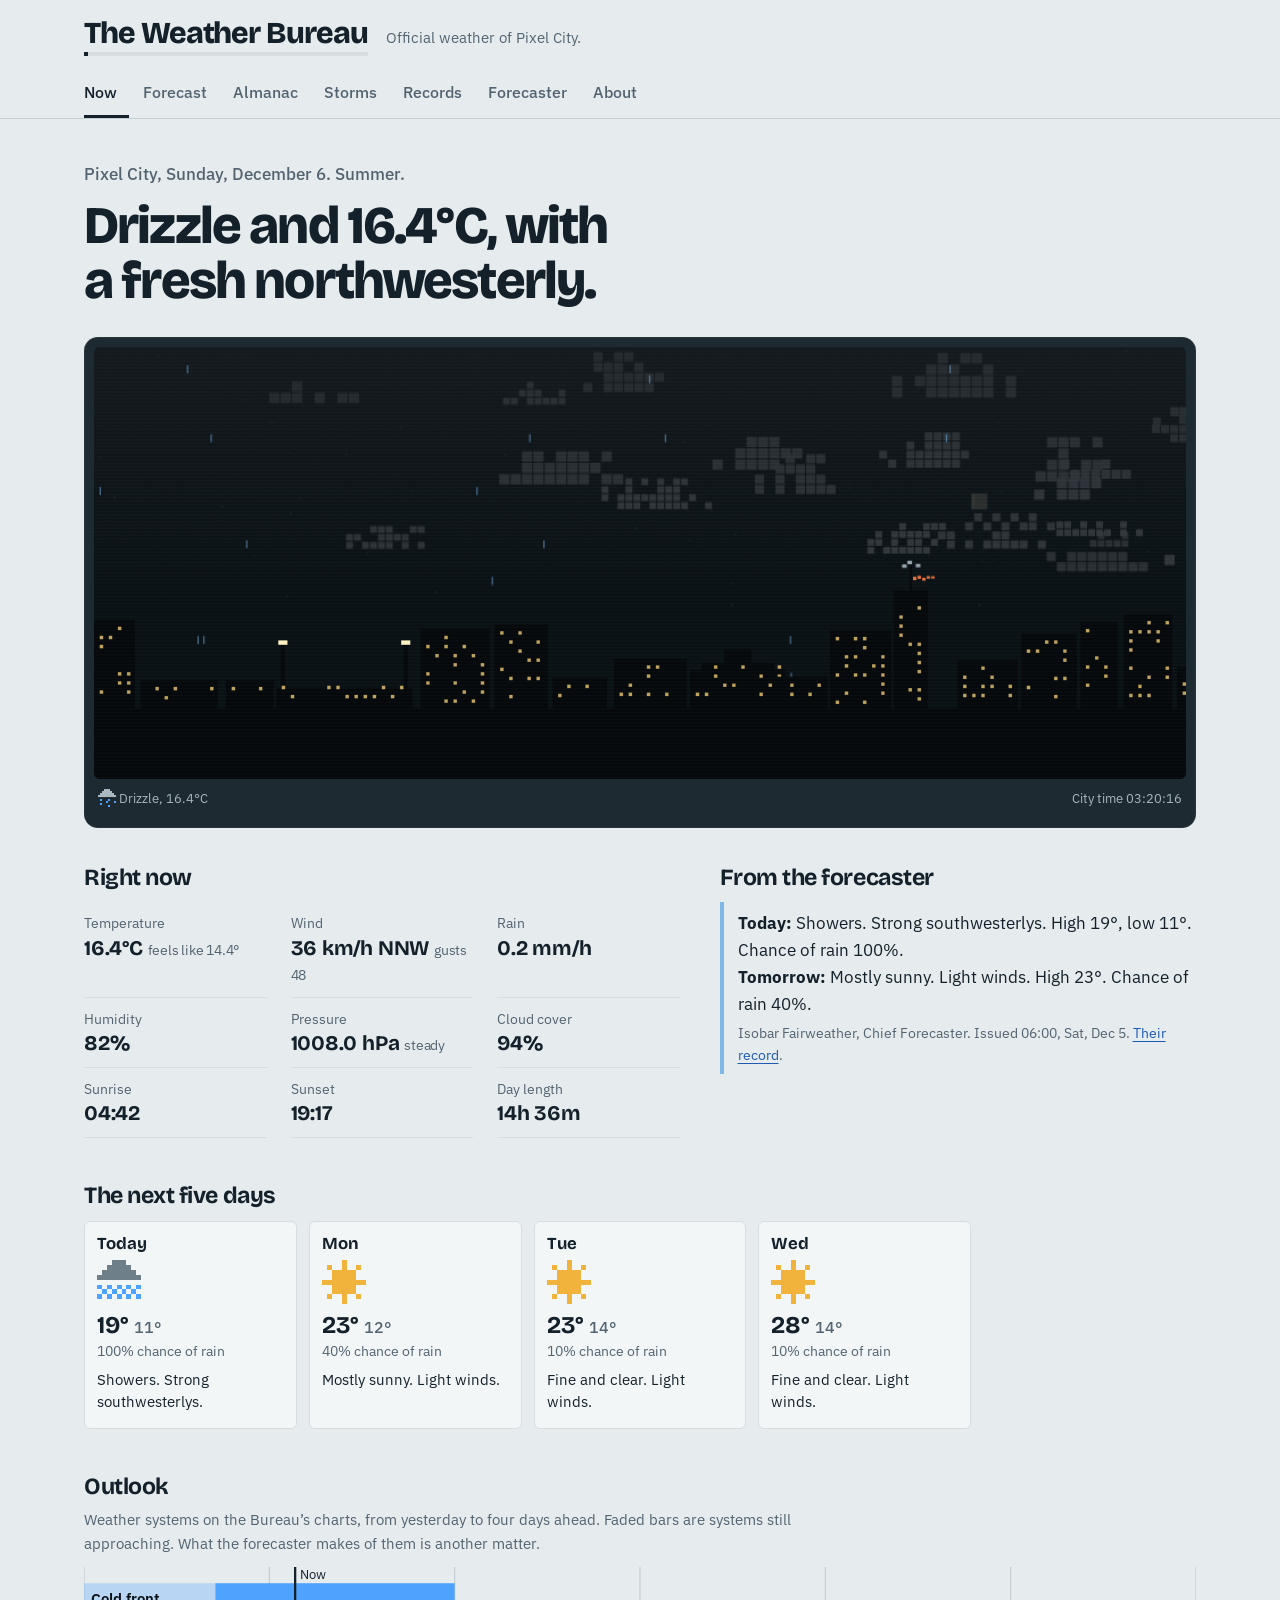
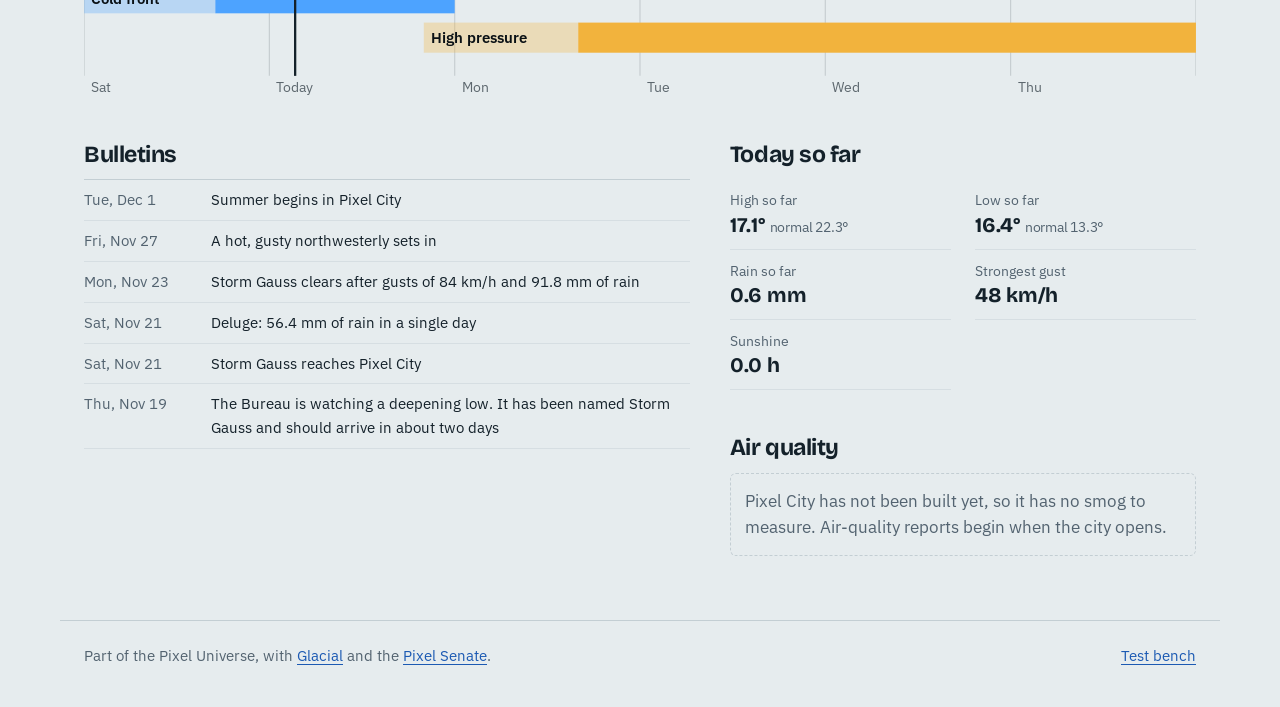
==== index.html @ d6bc04bb "Add files via upload" ====
<!doctype html>
<html lang="en">
<head>
<meta charset="utf-8">
<meta name="viewport" content="width=device-width, initial-scale=1, viewport-fit=cover">
<title>The Weather Bureau</title>
<meta name="description" content="The weather over Pixel City: live sky, forecasts, named storms and records, computed from the date.">
<link rel="icon" href="data:image/svg+xml,%3Csvg xmlns=%22http://www.w3.org/2000/svg%22 viewBox=%220 0 9 9%22 shape-rendering=%22crispEdges%22%3E%3Cpath fill=%22%23F2B33D%22 d=%22M1 1h3v3H1z%22/%3E%3Cpath fill=%22%23A9B8C1%22 d=%22M3 4h4v1H3zM2 5h6v1H2zM1 6h8v2H1z%22/%3E%3C/svg%3E">
<link rel="preconnect" href="https://fonts.googleapis.com">
<link rel="preconnect" href="https://fonts.gstatic.com" crossorigin>
<link href="https://fonts.googleapis.com/css2?family=Bricolage+Grotesque:opsz,wght@12..96,700;12..96,800&family=IBM+Plex+Sans:wght@400;500;600&display=swap" rel="stylesheet">
<link rel="stylesheet" href="bureau.css">
</head>
<body>
<a class="skip" href="#main">Skip to content</a>
<header class="top">
  <div class="top-inner">
    <a class="brand" href="#/"><span class="brand-name">The Weather Bureau</span><span class="brand-track"><span class="brand-pixel"></span></span></a>
    <p class="brand-tag">Official weather of Pixel City.</p>
    <nav class="nav" aria-label="Sections">
      <a href="#/" data-view="now">Now</a>
      <a href="#/forecast" data-view="forecast">Forecast</a>
      <a href="#/almanac" data-view="almanac">Almanac</a>
      <a href="#/storms" data-view="storms">Storms</a>
      <a href="#/records" data-view="records">Records</a>
      <a href="#/forecaster" data-view="forecaster">Forecaster</a>
      <a href="#/about" data-view="about">About</a>
    </nav>
  </div>
</header>
<p class="banner" id="travel" hidden style="max-width:var(--wrap);margin:12px auto 0"></p>
<main id="main" tabindex="-1"></main>
<footer class="foot">
  <p>Part of the Pixel Universe, with <a href="https://dvexperiments.github.io/Glacial/">Glacial</a> and the <a href="https://dvexperiments.github.io/Senate/">Pixel Senate</a>.</p>
  <p><a href="test.html">Test bench</a></p>
</footer>
<noscript><p style="max-width:1160px;margin:0 auto;padding:0 24px">The weather is computed in your browser, so it needs JavaScript.</p></noscript>
<script src="universe.js"></script>
<script src="sky.js"></script>
<script src="bureau.js"></script>
</body>
</html>
---- bureau.css ----
/* The Weather Bureau. Glacial’s frost paper and dark screen, with the sky on the screen. */
:root {
  --bg: #E6ECEE;
  --surface: #F3F6F7;
  --ink: #14212A;
  --muted: #536370;
  --line: #C3CED3;
  --line-soft: #D6DEE2;
  --link: #1C5AB3;
  --screen: #0E171C;
  --bezel: #1E2A31;
  --win: #14212A;
  --focus: #1C5AB3;
  --aye: #DDF5E6;
  --no: #F7D8D9;
  --display: "Bricolage Grotesque", "Arial Narrow", system-ui, sans-serif;
  --body: "IBM Plex Sans", system-ui, -apple-system, "Segoe UI", sans-serif;
  --wrap: 1160px;
  color-scheme: light;
  box-sizing: border-box;
  padding-top: env(safe-area-inset-top, 0px);
  padding-bottom: env(safe-area-inset-bottom, 0px);
}
@media (prefers-color-scheme: dark) {
  :root {
    --bg: #10181D; --surface: #162128; --ink: #E1E9EC; --muted: #93A4AE; --line: #2C3A42; --line-soft: #202C33;
    --link: #82B6FF; --screen: #0A1115; --bezel: #24323A; --win: #E1E9EC; --focus: #82B6FF;
    --aye: #173326; --no: #3A1C1F;
    color-scheme: dark;
  }
}
*, *::before, *::after { box-sizing: inherit; }
html { scroll-padding-top: env(safe-area-inset-top, 0px); -webkit-text-size-adjust: 100%; }
body { margin: 0; background: var(--bg); color: var(--ink); font: 400 1.0625rem/1.55 var(--body); font-variant-numeric: tabular-nums; }
a { color: var(--link); text-underline-offset: 0.18em; text-decoration-thickness: 1px; }
a:hover { text-decoration-thickness: 2px; }
:focus-visible { outline: 2px solid var(--focus); outline-offset: 2px; border-radius: 2px; }
img, svg, canvas { max-width: 100%; display: block; }
small { font-size: 0.8em; color: var(--muted); }
.skip { position: absolute; left: -999px; top: 8px; background: var(--ink); color: var(--bg); padding: 8px 12px; z-index: 20; }
.skip:focus { left: 8px; }

/* ---------- header ---------- */
.top { border-bottom: 1px solid var(--line); }
.top-inner { max-width: var(--wrap); margin: 0 auto; padding: 18px 24px 0; display: grid; grid-template-columns: auto 1fr; align-items: baseline; column-gap: 18px; }
.brand { display: inline-flex; flex-direction: column; gap: 4px; color: var(--ink); text-decoration: none; }
.brand-name { font: 800 1.9rem/1 var(--display); letter-spacing: -0.035em; }
.brand-track { position: relative; width: 100%; height: 4px; background: var(--line-soft); order: 2; }
/* Glacial's brand pixel takes 90 seconds to cross. This one takes 1.1. */
.brand-pixel { position: absolute; left: 0; top: 0; width: 4px; height: 4px; background: var(--ink); animation: drift 14s ease-in-out infinite alternate; }
@keyframes drift { from { left: 0; } to { left: calc(100% - 4px); } }
.brand-tag { margin: 0; color: var(--muted); font-size: 0.95rem; }
.nav { grid-column: 1 / -1; display: flex; gap: 2px; margin-top: 14px; overflow-x: auto; scrollbar-width: none; }
.nav::-webkit-scrollbar { display: none; }
.nav a { padding: 10px 12px 11px; color: var(--muted); text-decoration: none; white-space: nowrap; border-bottom: 3px solid transparent; font-weight: 500; font-size: 0.97rem; display: inline-flex; align-items: center; gap: 7px; }
.nav a:first-child { padding-left: 0; }
.nav a:hover { color: var(--ink); }
.nav a[aria-current="page"] { color: var(--ink); border-bottom-color: var(--ink); }
.live-dot { width: 7px; height: 7px; background: #E5484D; animation: blink 0.5s steps(2, end) infinite; }
.live-dot.off { background: var(--muted); animation: none; }
@keyframes blink { 50% { opacity: 0.25; } }

/* ---------- layout ---------- */
main { max-width: var(--wrap); margin: 0 auto; padding: 8px 24px 64px; outline: none; }
.page-head { padding: 34px 0 22px; max-width: 62rem; }
.page-head h1, .profile-head h1 { font: 800 clamp(2.4rem, 6vw, 4.4rem)/0.98 var(--display); letter-spacing: -0.04em; margin: 0 0 14px; }
h1.status { font: 800 clamp(1.9rem, 4.6vw, 3.3rem)/1.05 var(--display); letter-spacing: -0.035em; text-wrap: balance; margin: 0 0 12px; min-height: 2.1em; }
h1.status a { color: inherit; text-decoration: none; }
h1.status a:hover { text-decoration: underline; text-decoration-thickness: 3px; }
.kicker { margin: 0 0 10px; color: var(--muted); font-weight: 500; }
.lede { font-size: 1.15rem; line-height: 1.5; margin: 0; max-width: 44em; }
h2 { font: 700 1.45rem/1.15 var(--display); letter-spacing: -0.02em; margin: 44px 0 12px; }
.hint { color: var(--muted); margin: -4px 0 12px; font-size: 0.95rem; max-width: 52em; }
.muted { color: var(--muted); }
.strong { font-weight: 600; }
.banner { margin: 16px 0 0; padding: 10px 14px; border-left: 4px solid var(--link); background: var(--surface); font-size: 0.95rem; }

/* ---------- the screen ---------- */
.screen { margin: 0; padding: 10px; background: var(--bezel); border-radius: 14px; box-shadow: inset 0 0 0 1px rgba(255,255,255,0.05); }
.screen canvas { width: 100%; height: auto; aspect-ratio: 960 / 380; border-radius: 6px; background: var(--screen); }
.screen-bar { display: flex; justify-content: space-between; gap: 12px; flex-wrap: wrap; color: rgba(214, 230, 236, 0.75); font-size: 0.82rem; padding: 10px 4px 8px; }
.screen-bar .clock { font-variant-numeric: tabular-nums; }
.tally { display: flex; gap: 10px; align-items: baseline; }

/* ---------- chamber page ---------- */
.live-body { display: grid; grid-template-columns: minmax(0, 1.25fr) minmax(0, 1fr); gap: 40px; margin-top: 36px; }
.feed { list-style: none; margin: 0; padding: 0; max-height: 560px; overflow-y: auto; border-top: 1px solid var(--line); }
.feed li { display: grid; grid-template-columns: 6.2em 1fr; gap: 10px; padding: 8px 0; border-bottom: 1px solid var(--line-soft); font-size: 0.96rem; }
.feed li.speech { color: var(--muted); }
.feed li.speech q { color: var(--ink); }
.feed li.fresh { animation: flash 0.6s ease-out; }
@keyframes flash { from { background: color-mix(in srgb, var(--link) 18%, transparent); } to { background: transparent; } }
.feed li.empty { display: block; color: var(--muted); }
.feed time { color: var(--muted); font-variant-numeric: tabular-nums; }
.live-body h2 { margin-top: 0; }
.ticker { overflow: hidden; white-space: nowrap; border-top: 1px solid var(--line); border-bottom: 1px solid var(--line); margin-top: 18px; padding: 9px 0; font-size: 0.95rem; }
.ticker-track { display: inline-block; padding-left: 100%; animation: tick 70s linear infinite; }
.ticker-track span { margin-right: 3.2em; }
.ticker-track b { font-weight: 600; margin-right: 0.5em; }
@keyframes tick { from { transform: translateX(0); } to { transform: translateX(-100%); } }
.compbar { display: flex; height: 16px; margin: 6px 0 8px; background: var(--line-soft); }
.compbar i { display: block; height: 100%; }
.compbar i + i { box-shadow: -1px 0 0 var(--bg); }

/* ---------- chips, tables ---------- */
.chip { display: inline-block; width: 0.72em; height: 0.72em; background: var(--c); margin-right: 0.45em; vertical-align: -0.02em; box-shadow: inset 0 0 0 1px rgba(20, 33, 42, 0.22); }
.chip.duck { opacity: 0.5; }
.px { white-space: nowrap; }
.table-wrap { overflow-x: auto; -webkit-overflow-scrolling: touch; }
table.data { width: 100%; border-collapse: collapse; font-size: 0.97rem; }
.data caption { text-align: left; font: 700 1.2rem/1.2 var(--display); padding-bottom: 10px; }
.data th, .data td { padding: 9px 12px 9px 0; text-align: left; border-bottom: 1px solid var(--line-soft); vertical-align: baseline; white-space: nowrap; }
.data td.wrap { white-space: normal; min-width: 16em; }
.data th { font-weight: 500; color: var(--muted); border-bottom: 1px solid var(--line); font-size: 0.88rem; }
.data .n { text-align: right; padding-left: 12px; }
.data td:last-child, .data th:last-child { padding-right: 0; }
.data tbody tr:hover { background: color-mix(in srgb, var(--surface) 70%, transparent); }
.data th button { font: inherit; color: inherit; background: none; border: 0; padding: 0; cursor: pointer; text-align: inherit; }
.data th[aria-sort="descending"] button::after { content: " \2193"; }
.data th[aria-sort="ascending"] button::after { content: " \2191"; }
.v { display: inline-block; min-width: 3.6em; text-align: center; padding: 1px 6px; border-radius: 2px; font-size: 0.88rem; font-weight: 600; }
.v.A { background: var(--aye); }
.v.N { background: var(--no); }
.v.X { color: var(--muted); }
.tag { display: inline-block; font-size: 0.8rem; color: var(--muted); border: 1px solid var(--line); padding: 0 6px; border-radius: 2px; margin-left: 6px; }
.filter { display: inline-flex; gap: 10px; align-items: center; color: var(--muted); margin: 0 16px 12px 0; }
.filter select { font: inherit; color: var(--ink); background: var(--surface); border: 1px solid var(--line); padding: 8px 10px; border-radius: 3px; }

/* ---------- senators ---------- */
.tiles { list-style: none; padding: 0; margin: 0; display: grid; grid-template-columns: repeat(auto-fill, minmax(150px, 1fr)); gap: 26px 18px; }
.tile { display: block; color: var(--ink); text-decoration: none; }
.swatch { display: grid; place-items: center; aspect-ratio: 1; background: var(--screen); border-radius: 6px; margin-bottom: 10px; background-image: linear-gradient(rgba(255,255,255,0.025) 1px, transparent 1px); background-size: 100% 3px; position: relative; }
.swatch i { width: 18%; aspect-ratio: 1; background: var(--c); box-shadow: 0 0 18px var(--c); animation: fidget 0.9s steps(3, end) infinite alternate; animation-delay: var(--d, 0s); }
.swatch.duck i { opacity: 0.5; }
.swatch .role { position: absolute; left: 8px; bottom: 6px; font-size: 0.72rem; color: rgba(214, 230, 236, 0.8); }
@keyframes fidget { 0% { transform: translate(0, 0); } 50% { transform: translate(1px, -1px); } 100% { transform: translate(-1px, 0); } }
.tile:hover .swatch i, .tile:focus-visible .swatch i { width: 26%; }
.tile-name { display: block; font: 700 1.12rem/1.15 var(--display); letter-spacing: -0.015em; }
.tile-meta { display: block; color: var(--muted); font-size: 0.9rem; }
.profile-head { display: grid; grid-template-columns: minmax(140px, 240px) 1fr; gap: 32px; align-items: end; padding: 34px 0 10px; }
.big-swatch { aspect-ratio: 1; background: var(--screen); border-radius: 10px; display: grid; place-items: center; background-image: linear-gradient(rgba(255,255,255,0.025) 1px, transparent 1px); background-size: 100% 3px; }
.big-swatch i { width: 22%; aspect-ratio: 1; background: var(--c); box-shadow: 0 0 40px var(--c); animation: fidget 0.7s steps(3, end) infinite alternate; }
.big-swatch.gone i { opacity: 0.35; box-shadow: none; animation: none; }
.facts { margin: 0; display: grid; grid-template-columns: repeat(3, 1fr); gap: 0 24px; align-content: start; }
.facts div { padding: 10px 0; border-bottom: 1px solid var(--line-soft); }
.facts dt { color: var(--muted); font-size: 0.9rem; }
.facts dd { margin: 2px 0 0; font: 700 1.3rem/1.2 var(--display); letter-spacing: -0.01em; }
.facts dd small { font: 400 0.9rem var(--body); }
.profile-grid { display: grid; grid-template-columns: 1fr 1fr; gap: 48px; margin-top: 28px; }
.profile-grid h2 { margin-top: 0; }
.trait { display: grid; grid-template-columns: 9.5em 1fr; align-items: center; gap: 12px; padding: 7px 0; }
.trait dt { color: var(--muted); }
.trait dd { margin: 0; height: 12px; background: var(--screen); border-radius: 2px; position: relative; overflow: hidden; }
.bar { position: absolute; inset: 0 auto 0 0; width: calc(var(--v) * 100%); background: var(--c); }
.axis dd::after { content: ""; position: absolute; left: 50%; top: 0; bottom: 0; width: 1px; background: rgba(255,255,255,0.3); }
.axis .bar { width: 4px; left: calc(var(--v) * 100% - 2px); }
.axis-labels { display: flex; justify-content: space-between; color: var(--muted); font-size: 0.8rem; margin: -4px 0 4px calc(9.5em + 12px); }
.two-col { display: grid; grid-template-columns: 1.3fr 1fr; gap: 40px; }
.timeline { list-style: none; margin: 0; padding: 0; border-top: 1px solid var(--line); }
.timeline li { display: grid; grid-template-columns: 7.5em 1fr; gap: 12px; padding: 8px 0; border-bottom: 1px solid var(--line-soft); font-size: 0.96rem; }
.timeline time { color: var(--muted); }

/* ---------- charts and records ---------- */
.chart { margin: 0; }
.chart svg { width: 100%; height: auto; }
.chart figcaption { color: var(--muted); font-size: 0.9rem; margin-top: 8px; }
.legend { display: flex; gap: 16px; flex-wrap: wrap; color: var(--muted); font-size: 0.9rem; margin-top: 6px; }
.records { margin: 8px 0 0; display: grid; grid-template-columns: repeat(auto-fill, minmax(300px, 1fr)); gap: 0 40px; }
.record { padding: 18px 0 20px; border-top: 1px solid var(--line); }
.record dt { color: var(--muted); }
.record .rec-value { margin: 4px 0 6px; font: 800 2.2rem/1 var(--display); letter-spacing: -0.03em; }
.record .rec-holder { margin: 0; }
.rollcall { display: grid; grid-template-columns: repeat(auto-fill, minmax(210px, 1fr)); gap: 0 24px; }
.rollcall div { display: flex; justify-content: space-between; gap: 8px; padding: 6px 0; border-bottom: 1px solid var(--line-soft); font-size: 0.95rem; }
.prose { max-width: 42rem; }
.prose p { margin: 0 0 1em; }

/* ---------- footer ---------- */
.foot { max-width: var(--wrap); margin: 0 auto; padding: 24px 24px 40px; border-top: 1px solid var(--line); color: var(--muted); font-size: 0.92rem; display: flex; justify-content: space-between; gap: 16px; flex-wrap: wrap; }
.foot p { margin: 0; }

@media (max-width: 900px) {
  .live-body, .profile-grid, .two-col { grid-template-columns: 1fr; gap: 8px; }
  .facts { grid-template-columns: 1fr 1fr; }
}
@media (max-width: 600px) {
  .top-inner { padding: 14px 16px 0; grid-template-columns: 1fr; }
  main { padding: 0 16px 48px; }
  .foot { padding: 20px 16px 32px; }
  .screen { padding: 6px; border-radius: 10px; margin: 0 -6px; }
  .profile-head { grid-template-columns: 110px 1fr; gap: 18px; align-items: center; }
  .trait { grid-template-columns: 8em 1fr; }
  .axis-labels { margin-left: calc(8em + 12px); }
}
@media (prefers-reduced-motion: reduce) {
  .brand-pixel, .live-dot, .swatch i, .big-swatch i, .ticker-track, .feed li.fresh { animation: none; }
}

/* ---------- weather ---------- */
.icon { display: inline-block; width: 1.4em; height: 1.4em; vertical-align: -0.3em; image-rendering: pixelated; }
.icon.big { width: 2.6em; height: 2.6em; }
.days { display: grid; grid-template-columns: repeat(5, minmax(0, 1fr)); gap: 12px; }
.day { background: var(--surface); border: 1px solid var(--line-soft); border-radius: 6px; padding: 12px 12px 14px; }
.day h3 { margin: 0 0 6px; font: 700 1.05rem/1.2 var(--display); }
.day .temps { font: 700 1.5rem/1.1 var(--display); margin: 6px 0 2px; }
.day .temps small { font: 500 1rem var(--body); color: var(--muted); }
.day p { margin: 6px 0 0; font-size: 0.92rem; }
.day .chance { color: var(--muted); font-size: 0.88rem; }
.bulletin { border-left: 4px solid var(--c, var(--link)); padding: 8px 0 8px 14px; margin: 0 0 14px; font-size: 1.08rem; }
.bulletin cite { display: block; font-style: normal; color: var(--muted); font-size: 0.9rem; margin-top: 4px; }
.outlook svg { width: 100%; height: auto; }
.cal { display: grid; grid-template-columns: repeat(7, minmax(0, 1fr)); gap: 4px; }
.cal .dow { color: var(--muted); font-size: 0.82rem; padding: 2px 4px; }
.cal .cell { background: var(--surface); border: 1px solid var(--line-soft); border-radius: 4px; padding: 6px; min-height: 84px; font-size: 0.86rem; }
.cal .cell.blank { background: transparent; border-color: transparent; }
.cal .cell.future { opacity: 0.35; }
.cal .num { color: var(--muted); font-size: 0.8rem; }
.cal .t { font-weight: 600; }
.cal .r { color: #2F7FD1; }
@media (prefers-color-scheme: dark) { .cal .r { color: #7DB8F5; } }
.monthnav { display: flex; gap: 16px; align-items: baseline; margin: 0 0 12px; }
.aq { border: 1px dashed var(--line); border-radius: 6px; padding: 14px; color: var(--muted); }
.hit { color: #23824B; font-weight: 600; }
.miss { color: #B4232A; font-weight: 600; }
@media (prefers-color-scheme: dark) { .hit { color: #5BC98A; } .miss { color: #F2767B; } }
@media (max-width: 900px) { .days { grid-template-columns: repeat(3, minmax(0, 1fr)); } .cal .cell { min-height: 64px; font-size: 0.78rem; padding: 4px; } }
@media (max-width: 600px) { .days { grid-template-columns: repeat(2, minmax(0, 1fr)); } .cal .cell .ic { display: none; } }
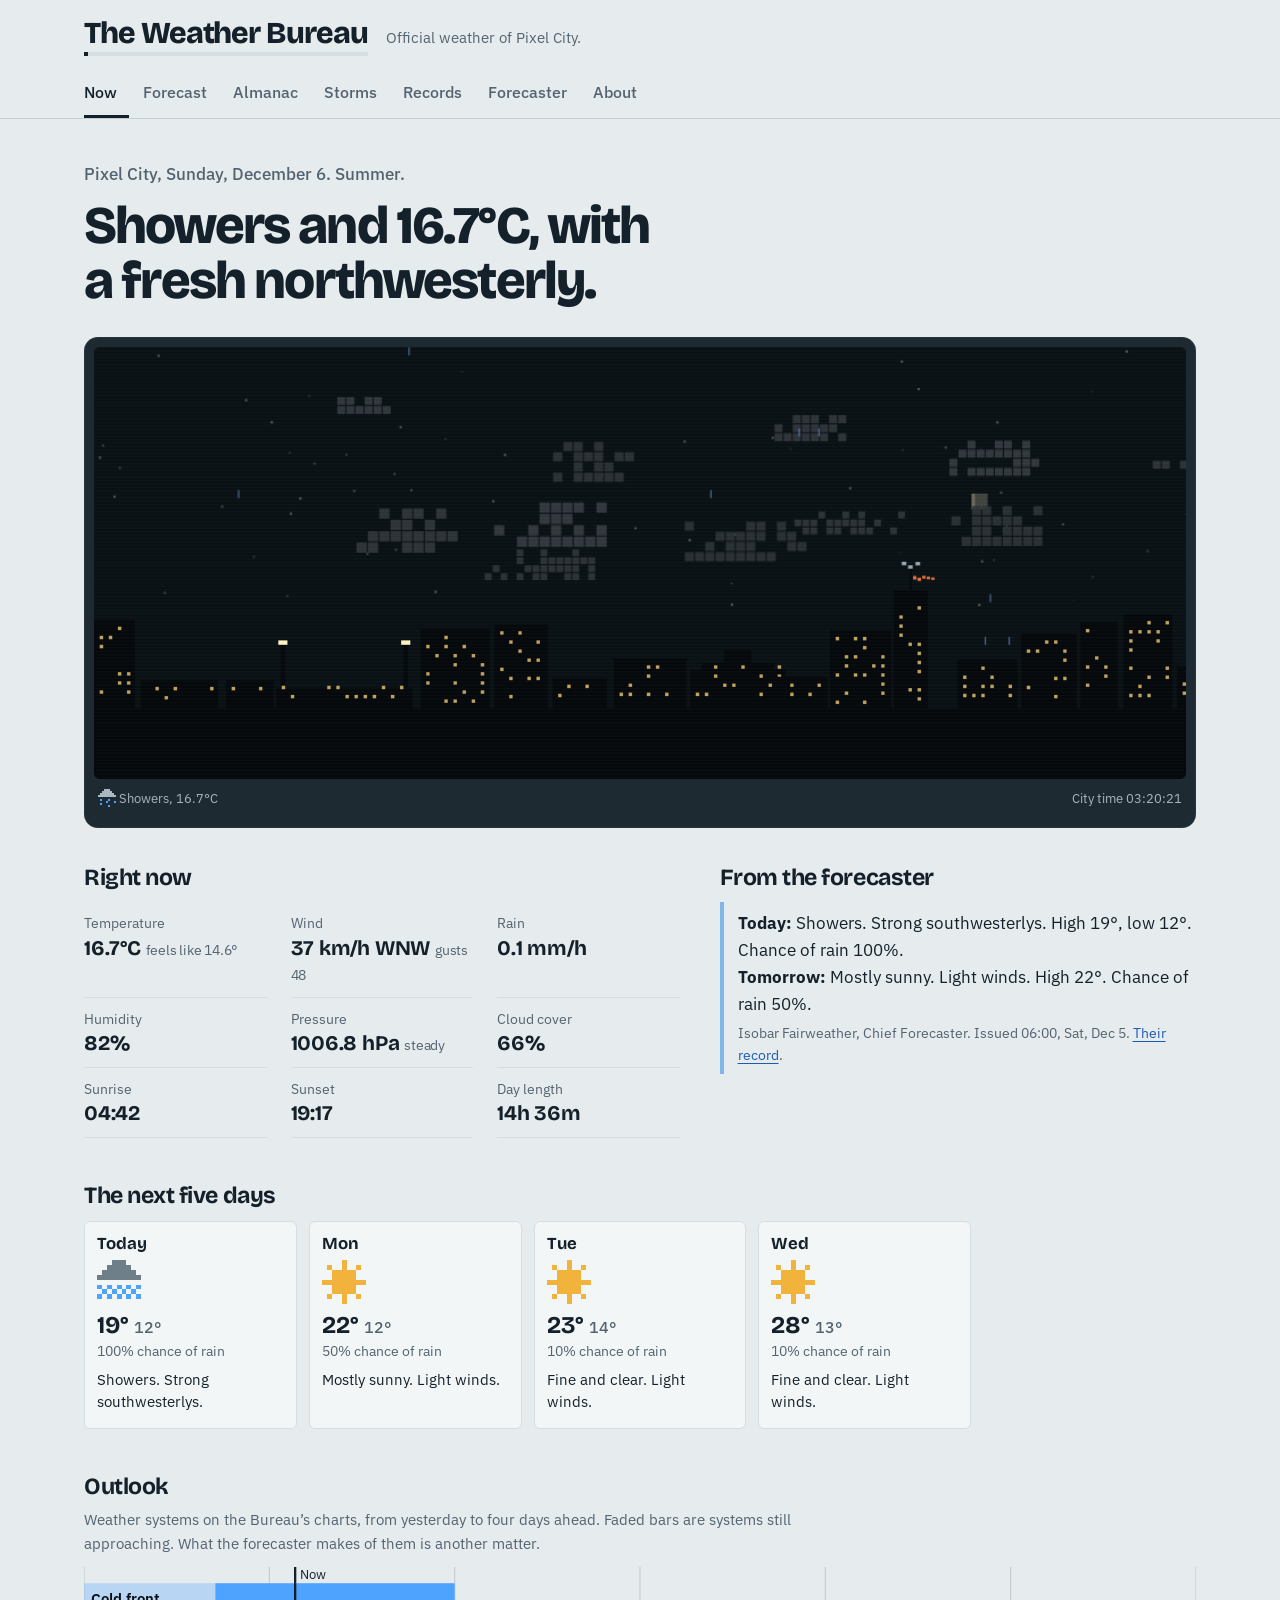
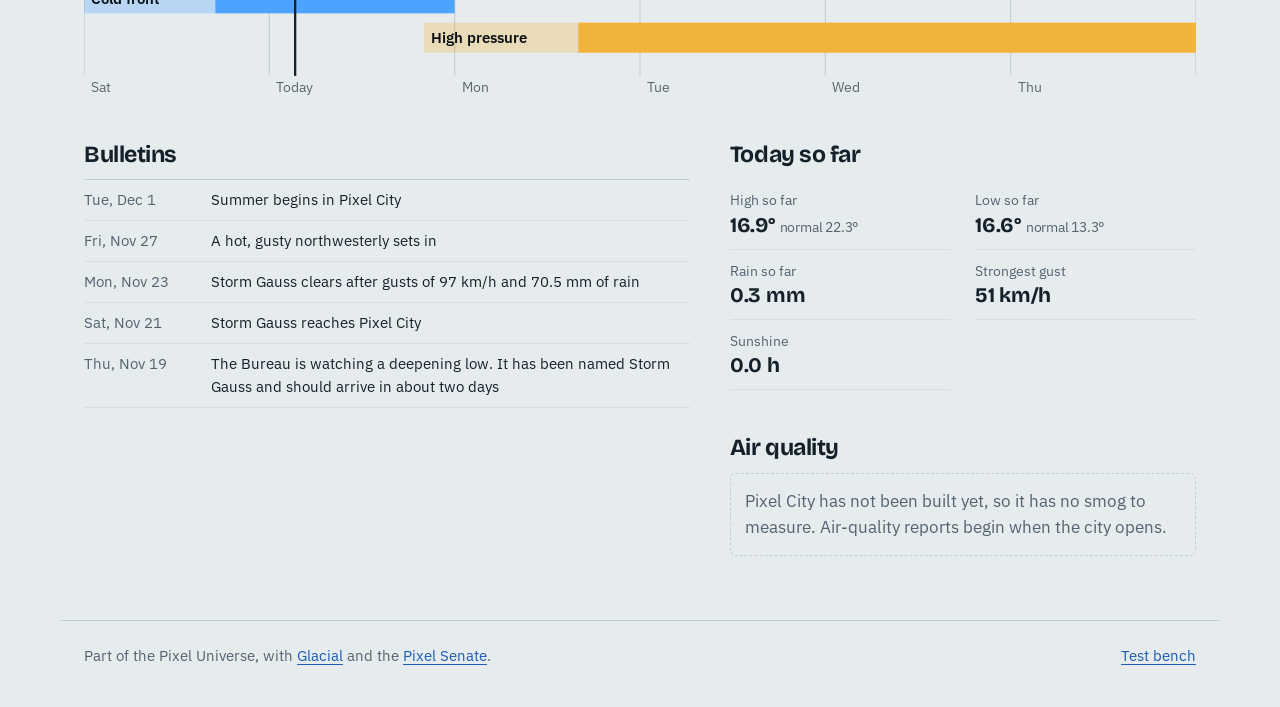
==== commit 81177000: "Add files via upload" ====
--- a/index.html
+++ b/index.html
@@ -13,6 +13,7 @@
 </head>
 <body>
 <a class="skip" href="#main">Skip to content</a>
+<script src="https://dvexperiments.github.io/Universe/nav.js" data-site="weather"></script>
 <header class="top">
   <div class="top-inner">
     <a class="brand" href="#/"><span class="brand-name">The Weather Bureau</span><span class="brand-track"><span class="brand-pixel"></span></span></a>
